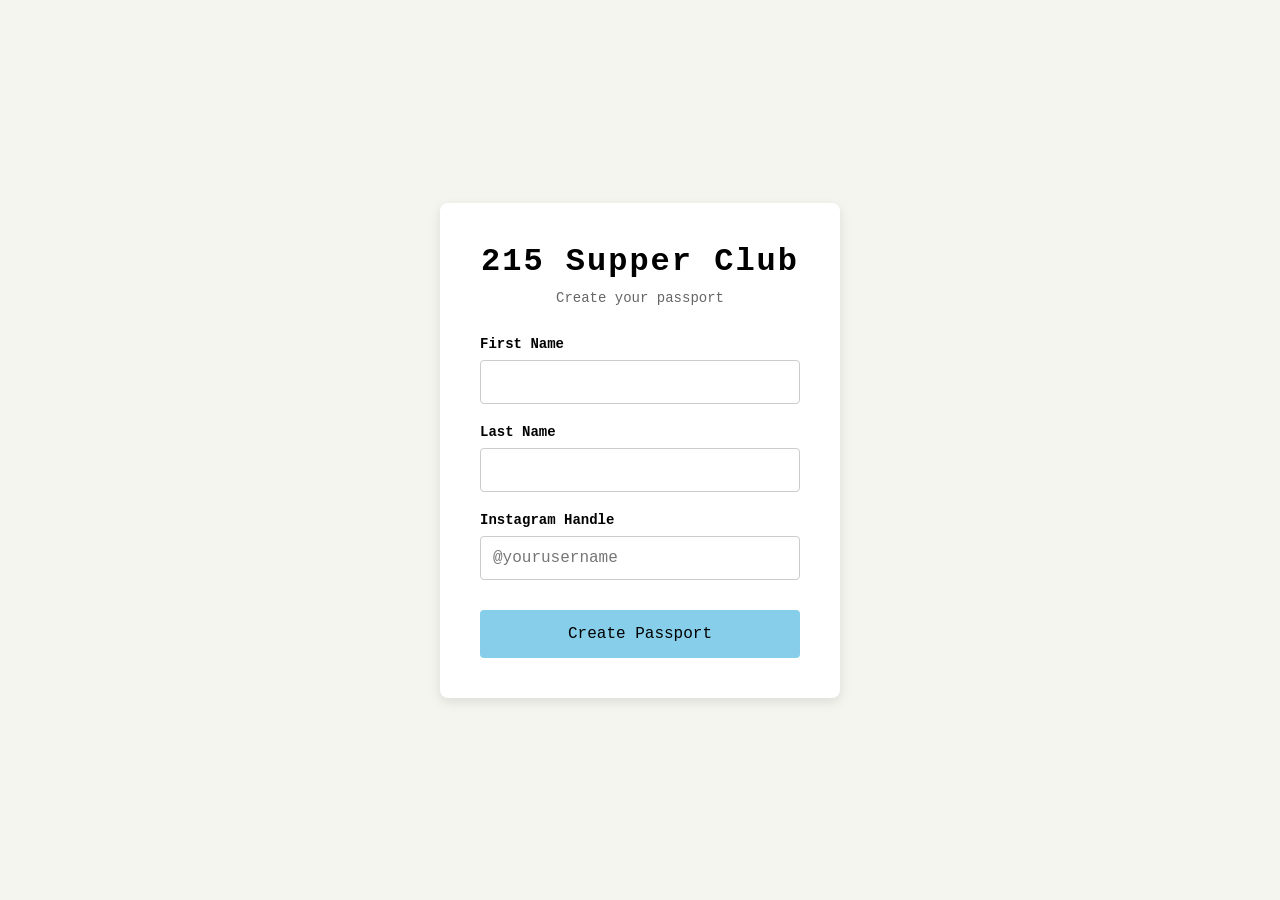
==== index.html @ 98bdba59 "first commit" ====
<!DOCTYPE html>
<html lang="en">
<head>
  <meta charset="UTF-8">
  <meta name="viewport" content="width=device-width, initial-scale=1.0">
  <title>215 Supper Club Passport</title>
  <link rel="stylesheet" href="styles.css">
</head>
<body>
  <div id="app">
    <!-- Cover View -->
    <div id="coverView" class="view active">
      <div class="passport-cover">
        <div class="asterisk-btn" onclick="showColorPicker()">*</div>
        <h1>PASSPORT</h1>
        <p class="handle">@215supperclub</p>
        <button class="enter-btn" onclick="openPassport()">enter →</button>
      </div>
    </div>

    <!-- Interior View -->
    <div id="interiorView" class="view">
      <div class="passport-interior">
        <h2>215 Supper Club</h2>

        <div class="user-info">
          <div class="avatar"></div>
          <div class="user-details">
            <p class="name">name: <span id="userName">loading...</span></p>
            <p class="insta">insta: @<span id="userInsta">loading...</span></p>
          </div>
          <div class="share-btn" onclick="showQRCode()">↗</div>
        </div>

        <div class="progress-section">
          <p class="section-title">supper clubs attended</p>
          <div class="progress-bar">
            <div class="progress-fill" id="progressFill"></div>
          </div>
          <p class="progress-text"><span id="userStamps">0</span>/<span id="totalStamps">0</span></p>
        </div>

        <div class="currently-viewing">
          <p class="section-title">currently viewing</p>
          <p class="object-name" id="currentObject">—</p>
        </div>

        <div class="places-section">
          <p class="section-title">places visited</p>
          <div class="stamps-container" id="stampsContainer">
            <!-- Stamps will be added here -->
          </div>
        </div>

        <div class="action-buttons">
          <button class="action-btn pink" onclick="showCreateObject()">Create Object</button>
          <button class="action-btn green" onclick="showCreateFood()">Create Food</button>
        </div>

        <button class="stamp-btn" onclick="showStampPassport()">STAMP PASSPORT</button>
      </div>
    </div>

    <!-- Color Picker Modal -->
    <div id="colorPickerModal" class="modal">
      <div class="modal-content">
        <span class="close" onclick="hideColorPicker()">&times;</span>
        <h3>Choose Passport Color</h3>
        <div class="color-grid">
          <div class="color-swatch" style="background-color: #FFB6C1" onclick="selectColor('#FFB6C1')"></div>
          <div class="color-swatch" style="background-color: #DDA0DD" onclick="selectColor('#DDA0DD')"></div>
          <div class="color-swatch" style="background-color: #87CEEB" onclick="selectColor('#87CEEB')"></div>
          <div class="color-swatch" style="background-color: #90EE90" onclick="selectColor('#90EE90')"></div>
          <div class="color-swatch" style="background-color: #FFB347" onclick="selectColor('#FFB347')"></div>
          <div class="color-swatch" style="background-color: #FFFF99" onclick="selectColor('#FFFF99')"></div>
        </div>
      </div>
    </div>

    <!-- Create Object Modal -->
    <div id="createObjectModal" class="modal">
      <div class="modal-content">
        <span class="close" onclick="hideCreateObject()">&times;</span>
        <h3>Create Object</h3>
        <form id="objectForm">
          <label>Place:</label>
          <select id="objectPlace" required>
            <option value="">Select place...</option>
          </select>

          <label>Object Type:</label>
          <select id="objectType" required>
            <option value="">Select type...</option>
            <option value="book">Book</option>
            <option value="movie">Movie</option>
            <option value="poem">Poem</option>
            <option value="fine art">Fine Art</option>
            <option value="documentary">Documentary</option>
            <option value="other">Other</option>
          </select>

          <label>Object Name:</label>
          <input type="text" id="objectName" required>

          <label>Notes (optional):</label>
          <textarea id="objectNotes"></textarea>

          <button type="submit">Add Object</button>
        </form>
      </div>
    </div>

    <!-- Create Food Modal -->
    <div id="createFoodModal" class="modal">
      <div class="modal-content">
        <span class="close" onclick="hideCreateFood()">&times;</span>
        <h3>Create Food</h3>
        <form id="foodForm">
          <label>Place:</label>
          <select id="foodPlace" required>
            <option value="">Select place...</option>
          </select>

          <label>Dish Name:</label>
          <input type="text" id="dishName" required>

          <button type="submit">Add Food</button>
        </form>
      </div>
    </div>

    <!-- Stamp Passport Modal -->
    <div id="stampModal" class="modal">
      <div class="modal-content">
        <span class="close" onclick="hideStampPassport()">&times;</span>
        <h3>Stamp Passport</h3>
        <form id="stampForm">
          <label>Place:</label>
          <select id="stampPlace" required>
            <option value="">Select place...</option>
          </select>

          <p class="info-text">This will add a stamp to your passport for this location.</p>

          <button type="submit">Confirm Stamp</button>
        </form>
      </div>
    </div>

    <!-- QR Code Modal -->
    <div id="qrModal" class="modal">
      <div class="modal-content">
        <span class="close" onclick="hideQRCode()">&times;</span>
        <h3>Share Your Passport</h3>
        <div id="qrCodeContainer"></div>
        <p class="qr-url" id="qrUrl"></p>
      </div>
    </div>

    <!-- Location Detail Modal -->
    <div id="locationModal" class="modal">
      <div class="modal-content">
        <span class="close" onclick="hideLocationDetail()">&times;</span>
        <div id="locationDetail"></div>
        <button class="edit-btn">EDIT</button>
      </div>
    </div>
  </div>

  <script src="config.js"></script>
  <script src="app.js"></script>
</body>
</html>
---- styles.css ----
* {
  margin: 0;
  padding: 0;
  box-sizing: border-box;
}

body {
  font-family: 'Courier New', monospace;
  background-color: #f5f5f0;
  min-height: 100vh;
  display: flex;
  justify-content: center;
  align-items: center;
}

#app {
  width: 100%;
  max-width: 480px;
  min-height: 100vh;
  position: relative;
}

.view {
  display: none;
  width: 100%;
  min-height: 100vh;
  padding: 20px;
}

.view.active {
  display: flex;
  justify-content: center;
  align-items: center;
}

/* ===== COVER VIEW ===== */
.passport-cover {
  background-color: #FFB6C1;
  width: 100%;
  max-width: 400px;
  min-height: 600px;
  padding: 40px;
  display: flex;
  flex-direction: column;
  justify-content: center;
  align-items: center;
  position: relative;
  border-radius: 8px;
  box-shadow: 0 4px 12px rgba(0,0,0,0.1);
  transition: background-color 0.3s ease;
}

.asterisk-btn {
  position: absolute;
  top: 20px;
  left: 20px;
  font-size: 36px;
  cursor: pointer;
  transition: transform 0.2s;
}

.asterisk-btn:hover {
  transform: rotate(45deg);
}

.passport-cover h1 {
  font-size: 48px;
  margin-bottom: 10px;
  letter-spacing: 4px;
}

.passport-cover .handle {
  font-size: 18px;
  margin-bottom: 60px;
}

.enter-btn {
  background-color: transparent;
  border: 2px solid black;
  padding: 15px 40px;
  font-family: 'Courier New', monospace;
  font-size: 18px;
  cursor: pointer;
  transition: all 0.3s;
}

.enter-btn:hover {
  background-color: black;
  color: white;
}

/* ===== INTERIOR VIEW ===== */
.passport-interior {
  background-color: white;
  width: 100%;
  max-width: 400px;
  padding: 30px;
  border-radius: 8px;
  box-shadow: 0 4px 12px rgba(0,0,0,0.1);
}

.passport-interior h2 {
  text-align: center;
  font-size: 24px;
  margin-bottom: 30px;
  letter-spacing: 2px;
}

.user-info {
  display: flex;
  align-items: center;
  gap: 15px;
  margin-bottom: 30px;
  position: relative;
}

.avatar {
  width: 60px;
  height: 60px;
  border-radius: 50%;
  background-color: #87CEEB;
  flex-shrink: 0;
}

.user-details {
  flex-grow: 1;
}

.user-details p {
  margin: 5px 0;
  font-size: 14px;
}

.share-btn {
  font-size: 24px;
  cursor: pointer;
  padding: 10px;
  transition: transform 0.2s;
}

.share-btn:hover {
  transform: scale(1.2);
}

.section-title {
  font-size: 14px;
  margin-bottom: 10px;
  font-weight: normal;
}

.progress-section {
  margin-bottom: 30px;
}

.progress-bar {
  width: 100%;
  height: 24px;
  background-color: #e0e0e0;
  border-radius: 12px;
  overflow: hidden;
  margin-bottom: 8px;
}

.progress-fill {
  height: 100%;
  background-color: #90EE90;
  transition: width 0.5s ease;
  width: 0%;
}

.progress-text {
  text-align: right;
  font-size: 14px;
}

.currently-viewing {
  margin-bottom: 30px;
}

.object-name {
  font-size: 16px;
  color: #FF6B6B;
  font-style: italic;
  cursor: pointer;
}

.places-section {
  margin-bottom: 30px;
}

.stamps-container {
  display: flex;
  flex-wrap: wrap;
  gap: 20px;
  min-height: 80px;
}

.stamp {
  display: flex;
  flex-direction: column;
  align-items: center;
  cursor: pointer;
  transition: transform 0.2s;
}

.stamp:hover {
  transform: scale(1.1);
}

.stamp-icon {
  font-size: 48px;
  margin-bottom: 5px;
}

.stamp-label {
  font-size: 12px;
  text-align: center;
}

.action-buttons {
  display: flex;
  gap: 15px;
  margin-bottom: 20px;
}

.action-btn {
  flex: 1;
  padding: 15px;
  border: none;
  border-radius: 8px;
  font-family: 'Courier New', monospace;
  font-size: 14px;
  cursor: pointer;
  transition: opacity 0.2s;
}

.action-btn:hover {
  opacity: 0.8;
}

.action-btn.pink {
  background-color: #FFB6C1;
}

.action-btn.green {
  background-color: #90EE90;
}

.stamp-btn {
  width: 100%;
  padding: 20px;
  background-color: #87CEEB;
  border: none;
  border-radius: 8px;
  font-family: 'Courier New', monospace;
  font-size: 18px;
  letter-spacing: 2px;
  cursor: pointer;
  transition: opacity 0.2s;
}

.stamp-btn:hover {
  opacity: 0.8;
}

/* ===== MODALS ===== */
.modal {
  display: none;
  position: fixed;
  z-index: 1000;
  left: 0;
  top: 0;
  width: 100%;
  height: 100%;
  background-color: rgba(0,0,0,0.5);
  justify-content: center;
  align-items: center;
}

.modal.active {
  display: flex;
}

.modal-content {
  background-color: white;
  padding: 30px;
  border-radius: 8px;
  width: 90%;
  max-width: 400px;
  position: relative;
  max-height: 90vh;
  overflow-y: auto;
}

.close {
  position: absolute;
  right: 15px;
  top: 15px;
  font-size: 28px;
  cursor: pointer;
}

.modal-content h3 {
  margin-bottom: 20px;
  font-size: 20px;
}

.color-grid {
  display: grid;
  grid-template-columns: repeat(3, 1fr);
  gap: 12px;
  max-height: 400px;
  overflow-y: auto;
  padding: 10px;
}

.color-swatch {
  width: 100%;
  aspect-ratio: 1;
  border-radius: 8px;
  cursor: pointer;
  border: 3px solid transparent;
  transition: all 0.2s;
}

.color-swatch:hover {
  border-color: black;
  transform: scale(1.05);
}

form {
  display: flex;
  flex-direction: column;
  gap: 15px;
}

label {
  font-size: 14px;
  font-weight: bold;
}

input, select, textarea {
  padding: 10px;
  font-family: 'Courier New', monospace;
  font-size: 14px;
  border: 1px solid #ccc;
  border-radius: 4px;
}

textarea {
  min-height: 80px;
  resize: vertical;
}

button[type="submit"], .edit-btn {
  padding: 12px;
  background-color: #90EE90;
  border: none;
  border-radius: 4px;
  font-family: 'Courier New', monospace;
  font-size: 14px;
  cursor: pointer;
  transition: opacity 0.2s;
}

button[type="submit"]:hover, .edit-btn:hover {
  opacity: 0.8;
}

.info-text {
  font-size: 14px;
  color: #666;
  font-style: italic;
}

#qrCodeContainer {
  display: flex;
  justify-content: center;
  margin: 20px 0;
}

.qr-url {
  text-align: center;
  font-size: 12px;
  word-break: break-all;
  color: #666;
}

#locationDetail {
  padding: 20px 0;
}

#locationDetail p {
  margin: 10px 0;
  font-size: 14px;
}

/* ===== REGISTRATION PAGE ===== */
.registration-container {
  background-color: white;
  width: 100%;
  max-width: 400px;
  padding: 40px;
  border-radius: 8px;
  box-shadow: 0 4px 12px rgba(0,0,0,0.1);
}

.registration-container h1 {
  text-align: center;
  font-size: 32px;
  margin-bottom: 10px;
  letter-spacing: 2px;
}

.registration-container .subtitle {
  text-align: center;
  font-size: 14px;
  margin-bottom: 30px;
  color: #666;
}

.registration-container form {
  display: flex;
  flex-direction: column;
  gap: 20px;
}

.registration-container .form-group {
  display: flex;
  flex-direction: column;
  gap: 8px;
}

.registration-container input {
  padding: 12px;
  font-size: 16px;
}

.registration-container button[type="submit"] {
  padding: 15px;
  font-size: 16px;
  background-color: #87CEEB;
  margin-top: 10px;
}

.registration-container button[type="submit"]:disabled {
  opacity: 0.5;
  cursor: not-allowed;
}

.error-message {
  color: #FF6B6B;
  font-size: 14px;
  text-align: center;
  margin-top: 10px;
}

.success-message {
  color: #90EE90;
  font-size: 14px;
  text-align: center;
  margin-top: 10px;
}

/* Mobile optimization */
@media (max-width: 480px) {
  .view {
    padding: 10px;
  }

  .passport-cover {
    min-height: 100vh;
  }

  .passport-interior {
    padding: 20px;
  }

  .registration-container {
    padding: 30px 20px;
  }
}
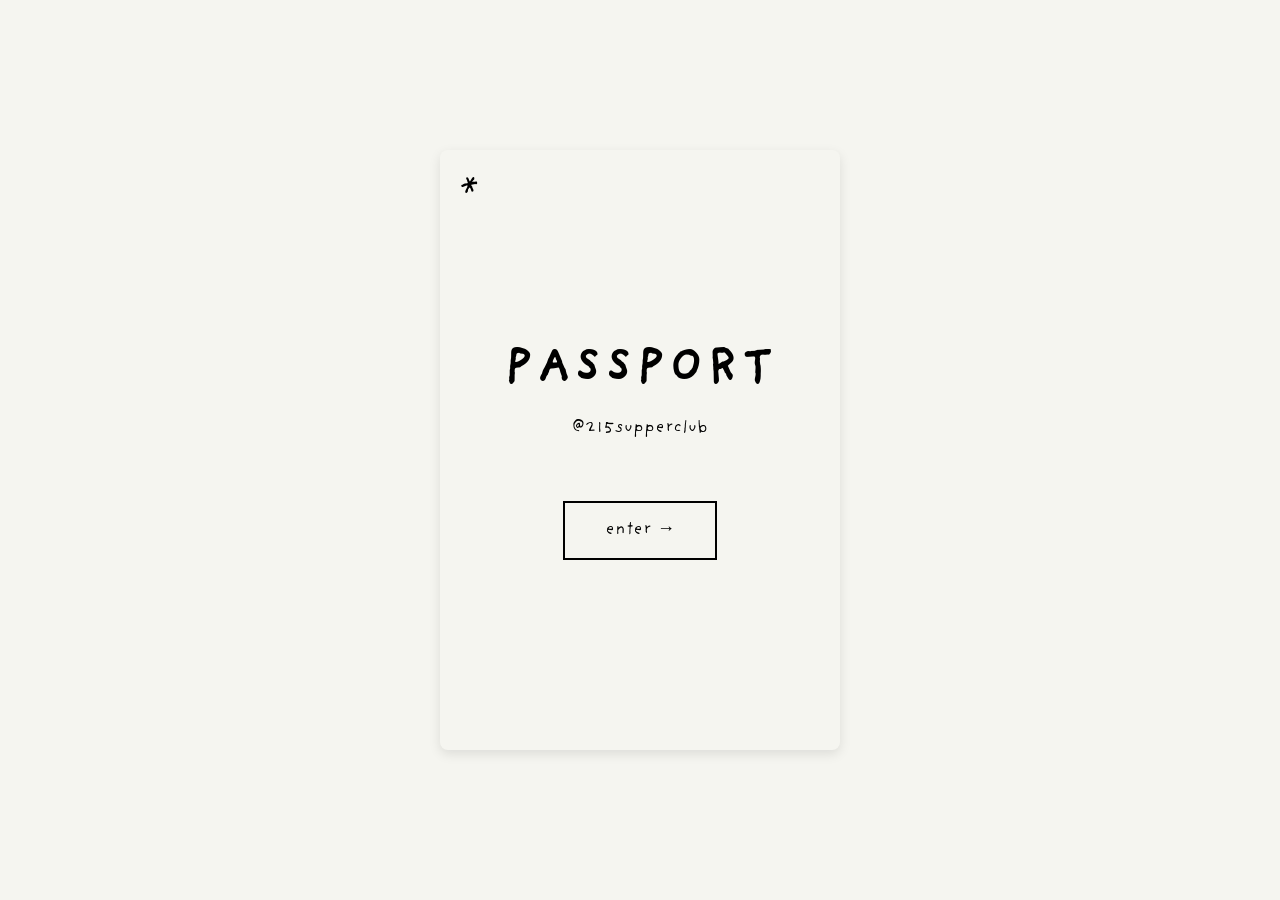
==== commit 4f8c1f22: "added some inline script to address continued delay and changed button colors" ====
--- a/index.html
+++ b/index.html
@@ -17,6 +17,20 @@
         <button class="enter-btn" onclick="openPassport()">enter →</button>
       </div>
     </div>
+    <script>
+      // Apply cached color immediately to prevent flash
+      const urlParams = new URLSearchParams(window.location.search);
+      const userId = urlParams.get('user_id');
+      if (userId) {
+        const cachedColor = localStorage.getItem(`passportColor_${userId}`);
+        if (cachedColor) {
+          const cover = document.querySelector('.passport-cover');
+          const avatar = document.querySelector('.avatar');
+          if (cover) cover.style.backgroundColor = cachedColor;
+          if (avatar) avatar.style.backgroundColor = cachedColor;
+        }
+      }
+    </script>
 
     <!-- Interior View -->
     <div id="interiorView" class="view">
--- a/styles.css
+++ b/styles.css
@@ -1,3 +1,10 @@
+@font-face {
+  font-family: 'Providence Sans Regular';
+  src: url('Providence Sans Regular/Providence Sans Regular.ttf') format('truetype');
+  font-weight: normal;
+  font-style: normal;
+}
+
 * {
   margin: 0;
   padding: 0;
@@ -5,7 +12,7 @@
 }
 
 body {
-  font-family: 'Courier New', monospace;
+  font-family: 'Providence Sans Regular', sans-serif;
   background-color: #f5f5f0;
   min-height: 100vh;
   display: flex;
@@ -35,7 +42,6 @@
 
 /* ===== COVER VIEW ===== */
 .passport-cover {
-  background-color: #FFB6C1;
   width: 100%;
   max-width: 400px;
   min-height: 600px;
@@ -78,8 +84,9 @@
   background-color: transparent;
   border: 2px solid black;
   padding: 15px 40px;
-  font-family: 'Courier New', monospace;
+  font-family: 'Providence Sans Regular', sans-serif;
   font-size: 18px;
+  color: black;
   cursor: pointer;
   transition: all 0.3s;
 }
@@ -118,7 +125,6 @@
   width: 60px;
   height: 60px;
   border-radius: 50%;
-  background-color: #87CEEB;
   flex-shrink: 0;
 }
 
@@ -128,7 +134,7 @@
 
 .user-details p {
   margin: 5px 0;
-  font-size: 14px;
+  font-size: 16px;
 }
 
 .share-btn {
@@ -143,7 +149,7 @@
 }
 
 .section-title {
-  font-size: 14px;
+  font-size: 16px;
   margin-bottom: 10px;
   font-weight: normal;
 }
@@ -170,7 +176,7 @@
 
 .progress-text {
   text-align: right;
-  font-size: 14px;
+  font-size: 16px;
 }
 
 .currently-viewing {
@@ -213,7 +219,7 @@
 }
 
 .stamp-label {
-  font-size: 12px;
+  font-size: 16px;
   text-align: center;
 }
 
@@ -228,8 +234,9 @@
   padding: 15px;
   border: none;
   border-radius: 8px;
-  font-family: 'Courier New', monospace;
-  font-size: 14px;
+  font-family: 'Providence Sans Regular', sans-serif;
+  font-size: 16px;
+  color: black;
   cursor: pointer;
   transition: opacity 0.2s;
 }
@@ -252,9 +259,10 @@
   background-color: #87CEEB;
   border: none;
   border-radius: 8px;
-  font-family: 'Courier New', monospace;
+  font-family: 'Providence Sans Regular', sans-serif;
   font-size: 18px;
   letter-spacing: 2px;
+  color: black;
   cursor: pointer;
   transition: opacity 0.2s;
 }
@@ -341,7 +349,7 @@
 
 input, select, textarea {
   padding: 10px;
-  font-family: 'Courier New', monospace;
+  font-family: 'Providence Sans Regular', sans-serif;
   font-size: 14px;
   border: 1px solid #ccc;
   border-radius: 4px;
@@ -354,11 +362,12 @@
 
 button[type="submit"], .edit-btn {
   padding: 12px;
-  background-color: #90EE90;
+  background-color: #0a0a0a;
   border: none;
   border-radius: 4px;
-  font-family: 'Courier New', monospace;
-  font-size: 14px;
+  font-family: 'Providence Sans Regular', sans-serif;
+  font-size: 14px;
+  color: black;
   cursor: pointer;
   transition: opacity 0.2s;
 }
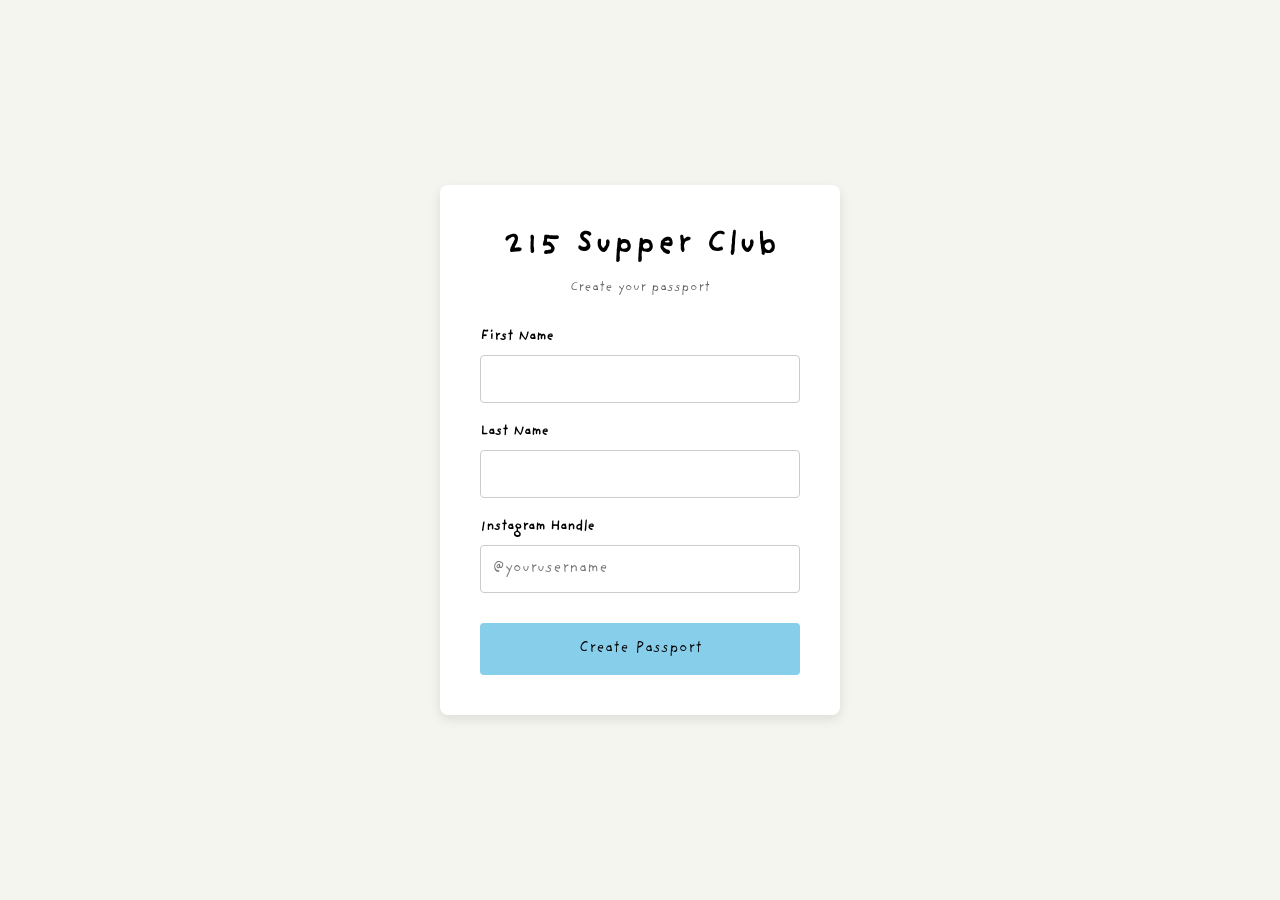
==== commit b7df4cef: "enter error fix" ====
--- a/index.html
+++ b/index.html
@@ -4,6 +4,18 @@
   <meta charset="UTF-8">
   <meta name="viewport" content="width=device-width, initial-scale=1.0">
   <title>215 Supper Club Passport</title>
+
+  <!-- PWA Configuration -->
+  <link rel="manifest" href="manifest.json">
+  <meta name="theme-color" content="#000000">
+
+  <!-- iOS and Mobile specific -->
+  <meta name="mobile-web-app-capable" content="yes">
+  <meta name="apple-mobile-web-app-capable" content="yes">
+  <meta name="apple-mobile-web-app-status-bar-style" content="black">
+  <meta name="apple-mobile-web-app-title" content="215 Passport">
+  <link rel="apple-touch-icon" href="icon-asterisklogo.png">
+
   <link rel="stylesheet" href="styles.css">
 </head>
 <body>
@@ -19,17 +31,19 @@
     </div>
     <script>
       // Apply cached color immediately to prevent flash
-      const urlParams = new URLSearchParams(window.location.search);
-      const userId = urlParams.get('user_id');
-      if (userId) {
-        const cachedColor = localStorage.getItem(`passportColor_${userId}`);
-        if (cachedColor) {
-          const cover = document.querySelector('.passport-cover');
-          const avatar = document.querySelector('.avatar');
-          if (cover) cover.style.backgroundColor = cachedColor;
-          if (avatar) avatar.style.backgroundColor = cachedColor;
+      (function() {
+        const urlParams = new URLSearchParams(window.location.search);
+        const userId = urlParams.get('user_id');
+        if (userId) {
+          const cachedColor = localStorage.getItem(`passportColor_${userId}`);
+          if (cachedColor) {
+            const cover = document.querySelector('.passport-cover');
+            const avatar = document.querySelector('.avatar');
+            if (cover) cover.style.backgroundColor = cachedColor;
+            if (avatar) avatar.style.backgroundColor = cachedColor;
+          }
         }
-      }
+      })();
     </script>
 
     <!-- Interior View -->
